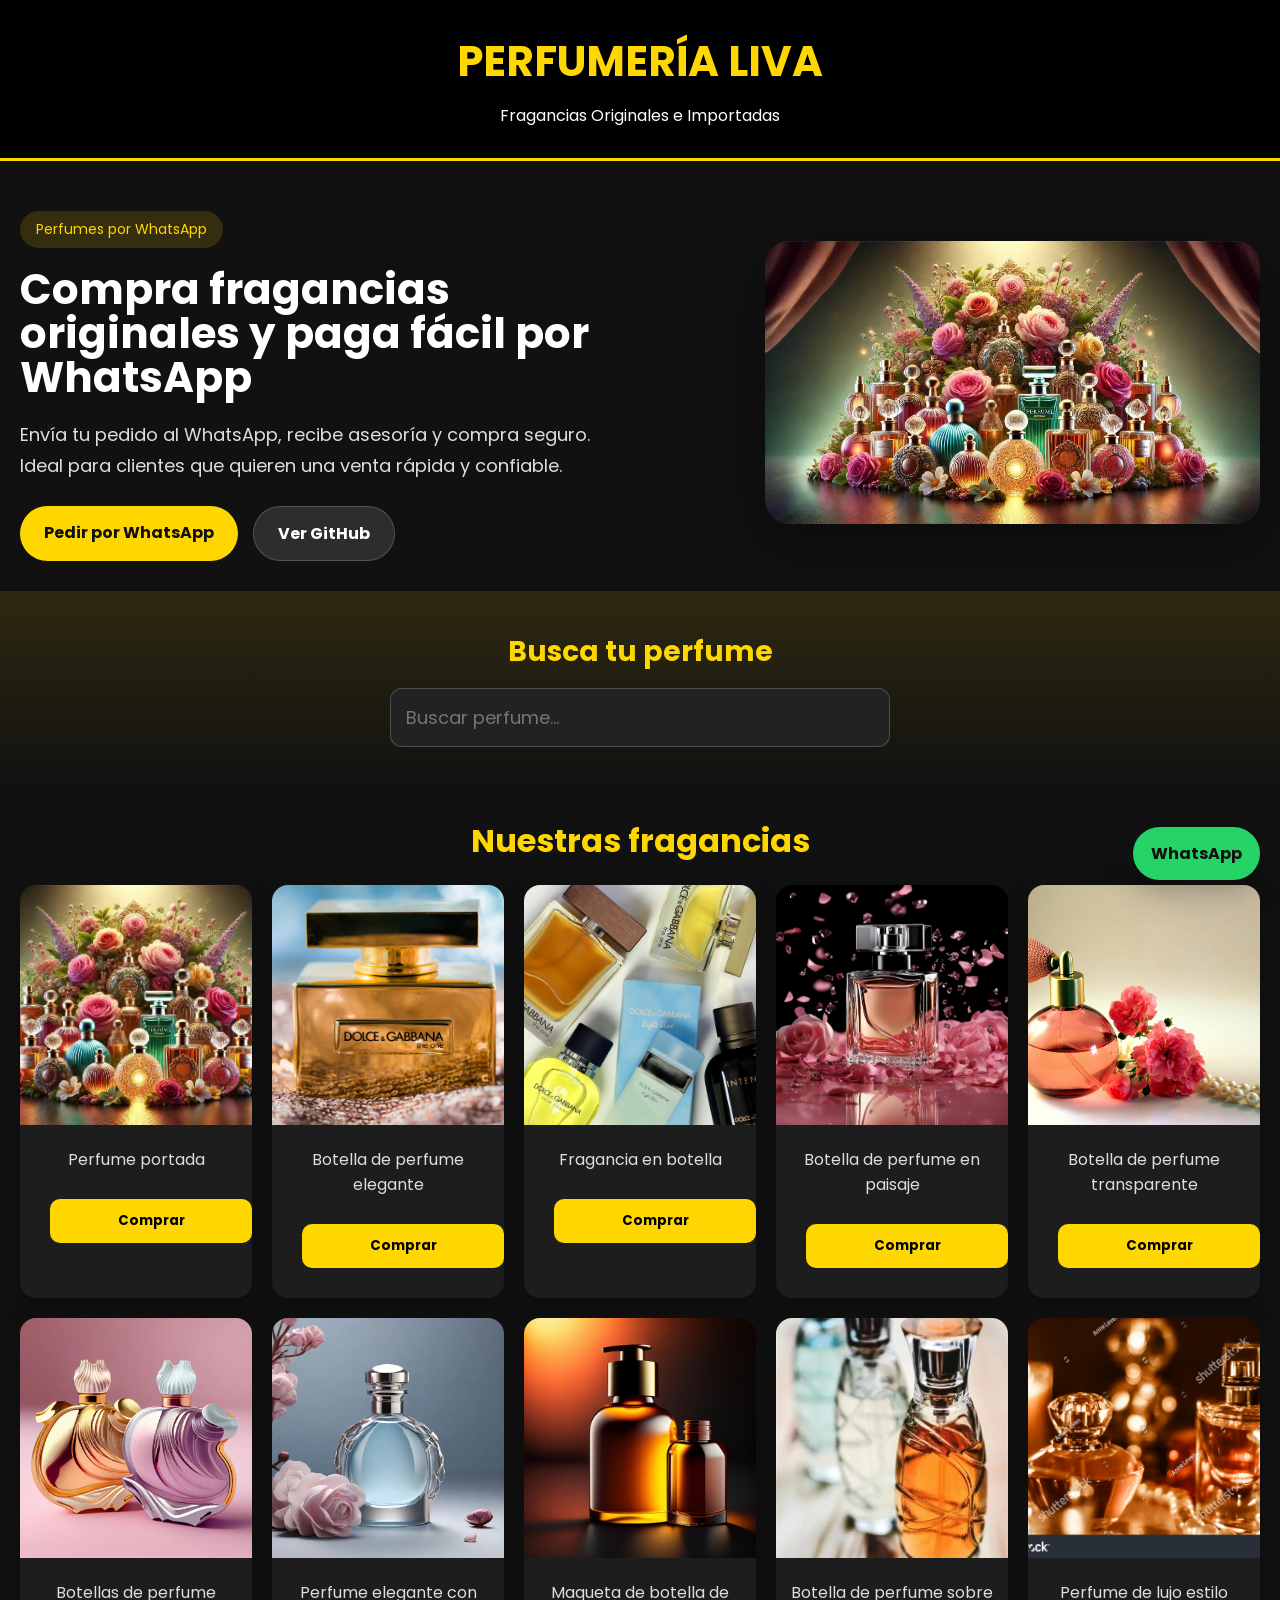
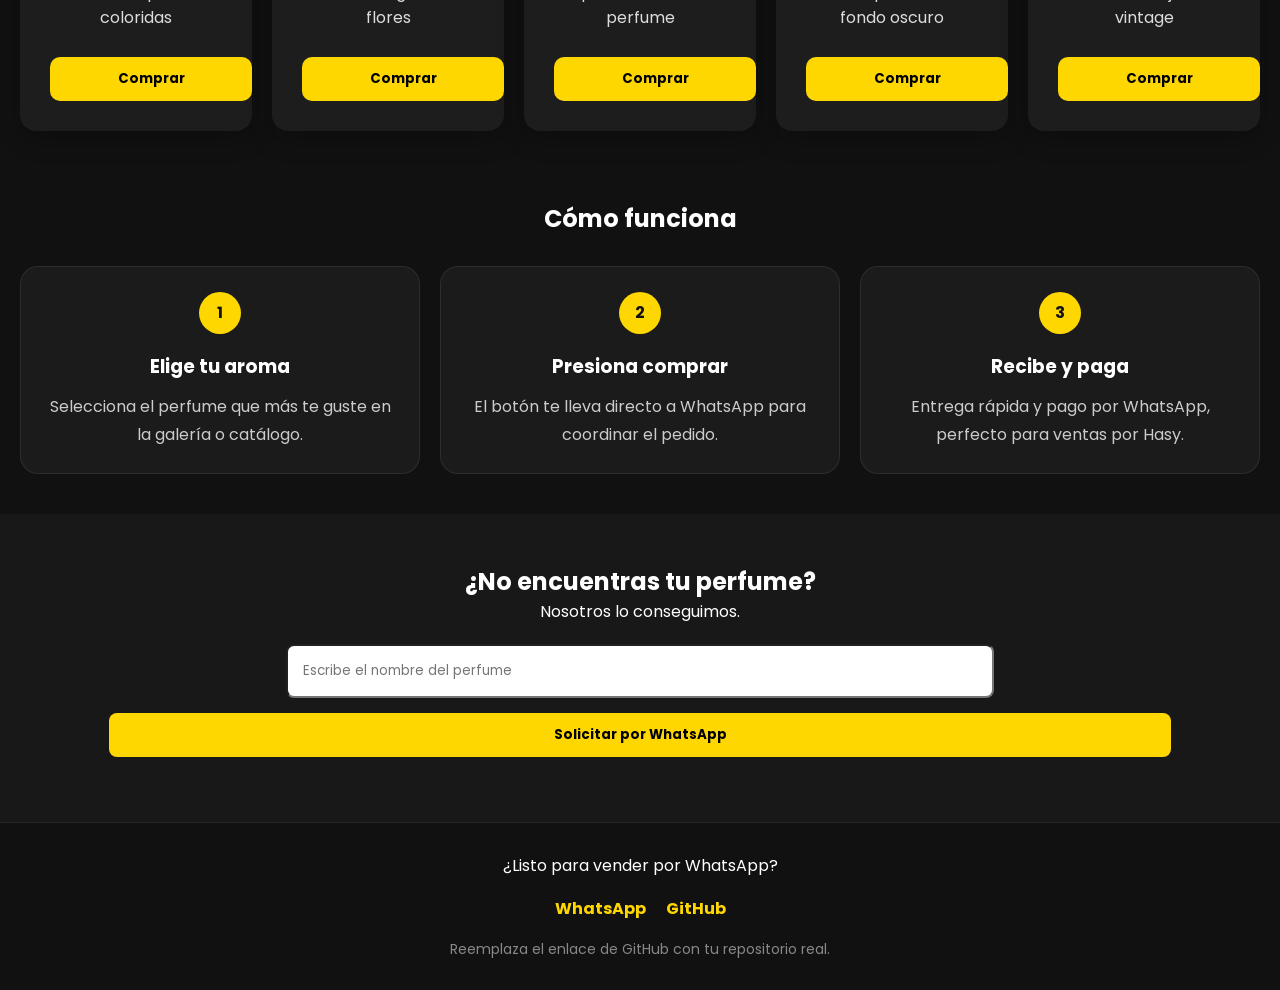
==== index.html @ 7dbf20f3 "Inicia proyecto Perfumería LIVA con mejoras y WhatsApp" ====
<!DOCTYPE html>
<html lang="es">

<head>

<meta charset="UTF-8">
<meta name="viewport" content="width=device-width, initial-scale=1.0">

<title>Perfumería LIVA</title>

<link rel="stylesheet" href="estilos.css">

<link rel="preconnect" href="https://fonts.googleapis.com">

<link href="https://fonts.googleapis.com/css2?family=Poppins:wght@300;500;700&display=swap" rel="stylesheet">

</head>

<body>

<header>

<div class="logo">

<h1>PERFUMERÍA LIVA</h1>

<p>Fragancias Originales e Importadas</p>

</div>

</header>

<section class="hero">
  <div class="hero-text">
    <span>Perfumes por WhatsApp</span>
    <h2>Compra fragancias originales y paga fácil por WhatsApp</h2>
    <p>Envía tu pedido al WhatsApp, recibe asesoría y compra seguro. Ideal para clientes que quieren una venta rápida y confiable.</p>
    <div class="hero-actions">
      <a class="btn btn-primary" href="https://wa.me/573147317718?text=Hola,%20quiero%20comprar%20un%20perfume" target="_blank" rel="noopener">Pedir por WhatsApp</a>
      <a class="btn btn-secondary" href="https://github.com/hecto123/perfumerialiva" target="_blank" rel="noopener">Ver GitHub</a>
    </div>
  </div>
  <div class="hero-image">
    <img src="imagenes/portada.jpg" alt="Perfumería LIVA">
  </div>
</section>

<section class="buscador">
  <h2>Busca tu perfume</h2>
  <input type="text" id="buscar" placeholder="Buscar perfume..." oninput="filtrarCatalogo()">
</section>

<section class="galeria">
  <h2>Nuestras fragancias</h2>
  <div class="galeria-grid">
    <div class="galeria-card">
      <img src="imagenes/portada.jpg" alt="Perfume portada">
      <div class="galeria-info">
        <p>Perfume portada</p>
        <button onclick="comprar('Perfume portada')">Comprar</button>
      </div>
    </div>
    <div class="galeria-card">
      <img src="imagenes/pexels-valeria-boltneva-1961795.jpg" alt="Botella de perfume elegante">
      <div class="galeria-info">
        <p>Botella de perfume elegante</p>
        <button onclick="comprar('Botella de perfume elegante')">Comprar</button>
      </div>
    </div>
    <div class="galeria-card">
      <img src="imagenes/fragrance-1991531_1280.jpg" alt="Fragancia en botella">
      <div class="galeria-info">
        <p>Fragancia en botella</p>
        <button onclick="comprar('Fragancia en botella')">Comprar</button>
      </div>
    </div>
    <div class="galeria-card">
      <img src="imagenes/perfume-8032808_1280.jpg" alt="Botella de perfume en paisaje">
      <div class="galeria-info">
        <p>Botella de perfume en paisaje</p>
        <button onclick="comprar('Botella de perfume en paisaje')">Comprar</button>
      </div>
    </div>
    <div class="galeria-card">
      <img src="imagenes/bottle-2812214_1280.jpg" alt="Botella de perfume transparente">
      <div class="galeria-info">
        <p>Botella de perfume transparente</p>
        <button onclick="comprar('Botella de perfume transparente')">Comprar</button>
      </div>
    </div>
    <div class="galeria-card">
      <img src="imagenes/colorful-bottle-perfumes-elegance-beautiful-shape-colorful-bottle-perfumes-269500092.webp" alt="Botellas de perfume coloridas">
      <div class="galeria-info">
        <p>Botellas de perfume coloridas</p>
        <button onclick="comprar('Botellas de perfume coloridas')">Comprar</button>
      </div>
    </div>
    <div class="galeria-card">
      <img src="imagenes/elegancia-auténtica-imágenes-cautivadoras-de-botellas-perfume-flores-y-elementos-naturales-para-el-encanto-eterno-ai-generativo-300154192.webp" alt="Perfume elegante con flores">
      <div class="galeria-info">
        <p>Perfume elegante con flores</p>
        <button onclick="comprar('Perfume elegante con flores')">Comprar</button>
      </div>
    </div>
    <div class="galeria-card">
      <img src="imagenes/foto-gratis-imagen-maqueta-botella-producto-belleza-fondo_1340-31368.avif" alt="Maqueta de botella de perfume">
      <div class="galeria-info">
        <p>Maqueta de botella de perfume</p>
        <button onclick="comprar('Maqueta de botella de perfume')">Comprar</button>
      </div>
    </div>
    <div class="galeria-card">
      <img src="imagenes/OIP.webp" alt="Botella de perfume sobre fondo oscuro">
      <div class="galeria-info">
        <p>Botella de perfume sobre fondo oscuro</p>
        <button onclick="comprar('Botella de perfume sobre fondo oscuro')">Comprar</button>
      </div>
    </div>
    <div class="galeria-card">
      <img src="imagenes/stock-photo-perfumery-cosmetics-branding-and-luxe-concept-perfume-bottle-and-vintage-fragrance-on-glamour-1545397058.jpg" alt="Perfume de lujo con estilo vintage">
      <div class="galeria-info">
        <p>Perfume de lujo estilo vintage</p>
        <button onclick="comprar('Perfume de lujo estilo vintage')">Comprar</button>
      </div>
    </div>
  </div>
</section>

<section class="como-funciona">
  <h2>Cómo funciona</h2>
  <div class="pasos-grid">
    <div class="paso">
      <span>1</span>
      <h3>Elige tu aroma</h3>
      <p>Selecciona el perfume que más te guste en la galería o catálogo.</p>
    </div>
    <div class="paso">
      <span>2</span>
      <h3>Presiona comprar</h3>
      <p>El botón te lleva directo a WhatsApp para coordinar el pedido.</p>
    </div>
    <div class="paso">
      <span>3</span>
      <h3>Recibe y paga</h3>
      <p>Entrega rápida y pago por WhatsApp, perfecto para ventas por Hasy.</p>
    </div>
  </div>
</section>

<section class="solicitar">

<h2>¿No encuentras tu perfume?</h2>

<p>Nosotros lo conseguimos.</p>

<input
type="text"
placeholder="Escribe el nombre del perfume">

<button onclick="pedirPerfume()">

Solicitar por WhatsApp

</button>

</section>

<footer class="footer">
  <p>¿Listo para vender por WhatsApp?</p>
  <div class="footer-links">
    <a href="https://wa.me/573147317718?text=Hola,%20quiero%20comprar%20un%20perfume" target="_blank" rel="noopener">WhatsApp</a>
    <a href="https://github.com/hecto123/perfumerialiva" target="_blank" rel="noopener">GitHub</a>
  </div>
  <p class="footer-note">Reemplaza el enlace de GitHub con tu repositorio real.</p>
</footer>

<div class="whatsapp-float">
  <a href="https://wa.me/573147317718?text=Hola,%20tengo%20una%20consulta" target="_blank" rel="noopener">WhatsApp</a>
</div>

<script src="app.js"></script>

</body>

</html>
---- estilos.css ----
*{

margin:0;

padding:0;

box-sizing:border-box;

font-family:Poppins;

}

body{

background:#111;

color:white;

}

header{

background:black;

padding:30px;

text-align:center;

border-bottom:3px solid gold;

}

.logo h1{

font-size:42px;

color:gold;

}

.logo p{

color:white;

margin-top:10px;

}

.buscador{

padding:40px 20px;

text-align:center;

background:linear-gradient(180deg, rgba(255,215,0,.12), transparent);

}

.buscador h2{

font-size:28px;

color:gold;

margin-bottom:15px;

}

.buscador input{

width:100%;

max-width:500px;

padding:15px;

font-size:18px;

border-radius:12px;

border:1px solid rgba(255,255,255,.2);

background:#222;

color:white;

}

.catalogo{

display:grid;

grid-template-columns:repeat(auto-fit,minmax(250px,1fr));

gap:25px;

padding:30px;

}

.card{

background:#1d1d1d;

border-radius:12px;

overflow:hidden;

box-shadow:0 0 10px rgba(255,215,0,.3);

transition:.3s;

}

.card:hover{

transform:scale(1.04);

}

.card img{

width:100%;

height:280px;

object-fit:cover;

}

.card h3{

padding:10px;

}

.card p{

padding:0 10px;

}

.precio{

font-size:22px;

color:gold;

font-weight:bold;

}

button{

width:90%;

margin:15px;

padding:12px;

background:gold;

border:none;

border-radius:8px;

font-weight:bold;

cursor:pointer;

}

.btn{

display:inline-block;

padding:14px 24px;

border-radius:999px;

font-weight:700;

text-decoration:none;

transition:.3s;

}

.btn-primary{

background:gold;

color:#111;

}

.btn-secondary{

background:rgba(255,255,255,.12);

color:white;

border:1px solid rgba(255,255,255,.18);

}

.btn-primary:hover,

.btn-secondary:hover{

opacity:.95;

}

.galeria{

padding:30px 20px;

text-align:center;

}

.galeria h2{

font-size:32px;

margin-bottom:20px;

color:gold;

}

.galeria-grid{

display:grid;

grid-template-columns:repeat(auto-fit,minmax(220px,1fr));

gap:20px;

}

.galeria-card{

background:#1d1d1d;

border-radius:16px;

overflow:hidden;

box-shadow:0 8px 24px rgba(0,0,0,.25);

transition:transform .3s;

}

.galeria-card:hover{

transform:translateY(-4px);

}

.galeria-card img{

width:100%;

height:240px;

object-fit:cover;

}

.galeria-info{

padding:15px;

text-align:center;

}

.galeria-info p{

margin-bottom:12px;

font-size:16px;

color:#ddd;

}

.galeria-info button{

width:100%;

padding:12px;

background:gold;

border:none;

border-radius:10px;

font-weight:bold;

cursor:pointer;

}

.galeria-info button:hover{

background:#e5c100;

}

.galeria-grid img{

width:100%;

height:240px;

object-fit:cover;

border-radius:0;

border:none;

}

.hero{

display:grid;

grid-template-columns:1.3fr .9fr;

gap:30px;

align-items:center;

padding:50px 20px 30px;

}

.hero-text{

max-width:600px;

}

.hero-text span{

display:inline-block;

padding:8px 16px;

background:rgba(255,215,0,.15);

color:gold;

border-radius:999px;

font-size:14px;

margin-bottom:20px;

}

.hero-text h2{

font-size:42px;

line-height:1.05;

margin-bottom:20px;

}

.hero-text p{

font-size:18px;

line-height:1.7;

color:#ddd;

margin-bottom:25px;

}

.hero-actions{

display:flex;

gap:15px;

flex-wrap:wrap;

}

.hero-image img{

width:100%;

border-radius:24px;

box-shadow:0 20px 60px rgba(0,0,0,.35);

}

.como-funciona{

padding:40px 20px;

text-align:center;

}

.pasos-grid{

display:grid;

grid-template-columns:repeat(auto-fit,minmax(220px,1fr));

gap:20px;

margin-top:30px;

}

.paso{

background:#1b1b1b;

border-radius:18px;

padding:25px;

border:1px solid rgba(255,255,255,.08);

}

.paso span{

display:inline-block;

width:42px;

height:42px;

line-height:42px;

border-radius:50%;

background:gold;

color:#111;

font-weight:700;

margin-bottom:18px;

}

.paso h3{

margin-bottom:12px;

}

.paso p{

color:#ccc;

line-height:1.7;

}

.footer{

padding:30px 20px;

text-align:center;

background:#111;

border-top:1px solid rgba(255,255,255,.08);

}

.footer-links{

display:flex;

justify-content:center;

gap:20px;

flex-wrap:wrap;

margin:18px 0;

}

.footer a{

color:gold;

text-decoration:none;

font-weight:700;

}

.footer-note{

color:#888;

font-size:14px;

margin-top:8px;

}

.github-link{

position:absolute;

top:28px;

right:20px;

background:rgba(255,255,255,.08);

color:white;

padding:10px 16px;

border-radius:999px;

text-decoration:none;

border:1px solid rgba(255,255,255,.12);

transition:.3s;

}

.github-link:hover{

background:rgba(255,255,255,.15);

}

.whatsapp-float{

position:fixed;

right:20px;

bottom:20px;

z-index:10;

}

.whatsapp-float a{

display:inline-block;

background:#25d366;

color:#111;

font-weight:700;

padding:14px 18px;

border-radius:999px;

text-decoration:none;

box-shadow:0 12px 30px rgba(0,0,0,.25);

}

@media(max-width:920px){

.hero{

display:block;

}

.github-link{

position:static;

margin-top:20px;

}

}

@media(max-width:640px){

.hero-text h2{

font-size:32px;

}

.galeria-card img,

.card img{

height:220px;

}

.button,

.btn{

width:auto;

}

}

.solicitar{

padding:50px;

text-align:center;

background:#181818;

}

.solicitar input{

width:60%;

padding:15px;

margin-top:20px;

border-radius:8px;

}
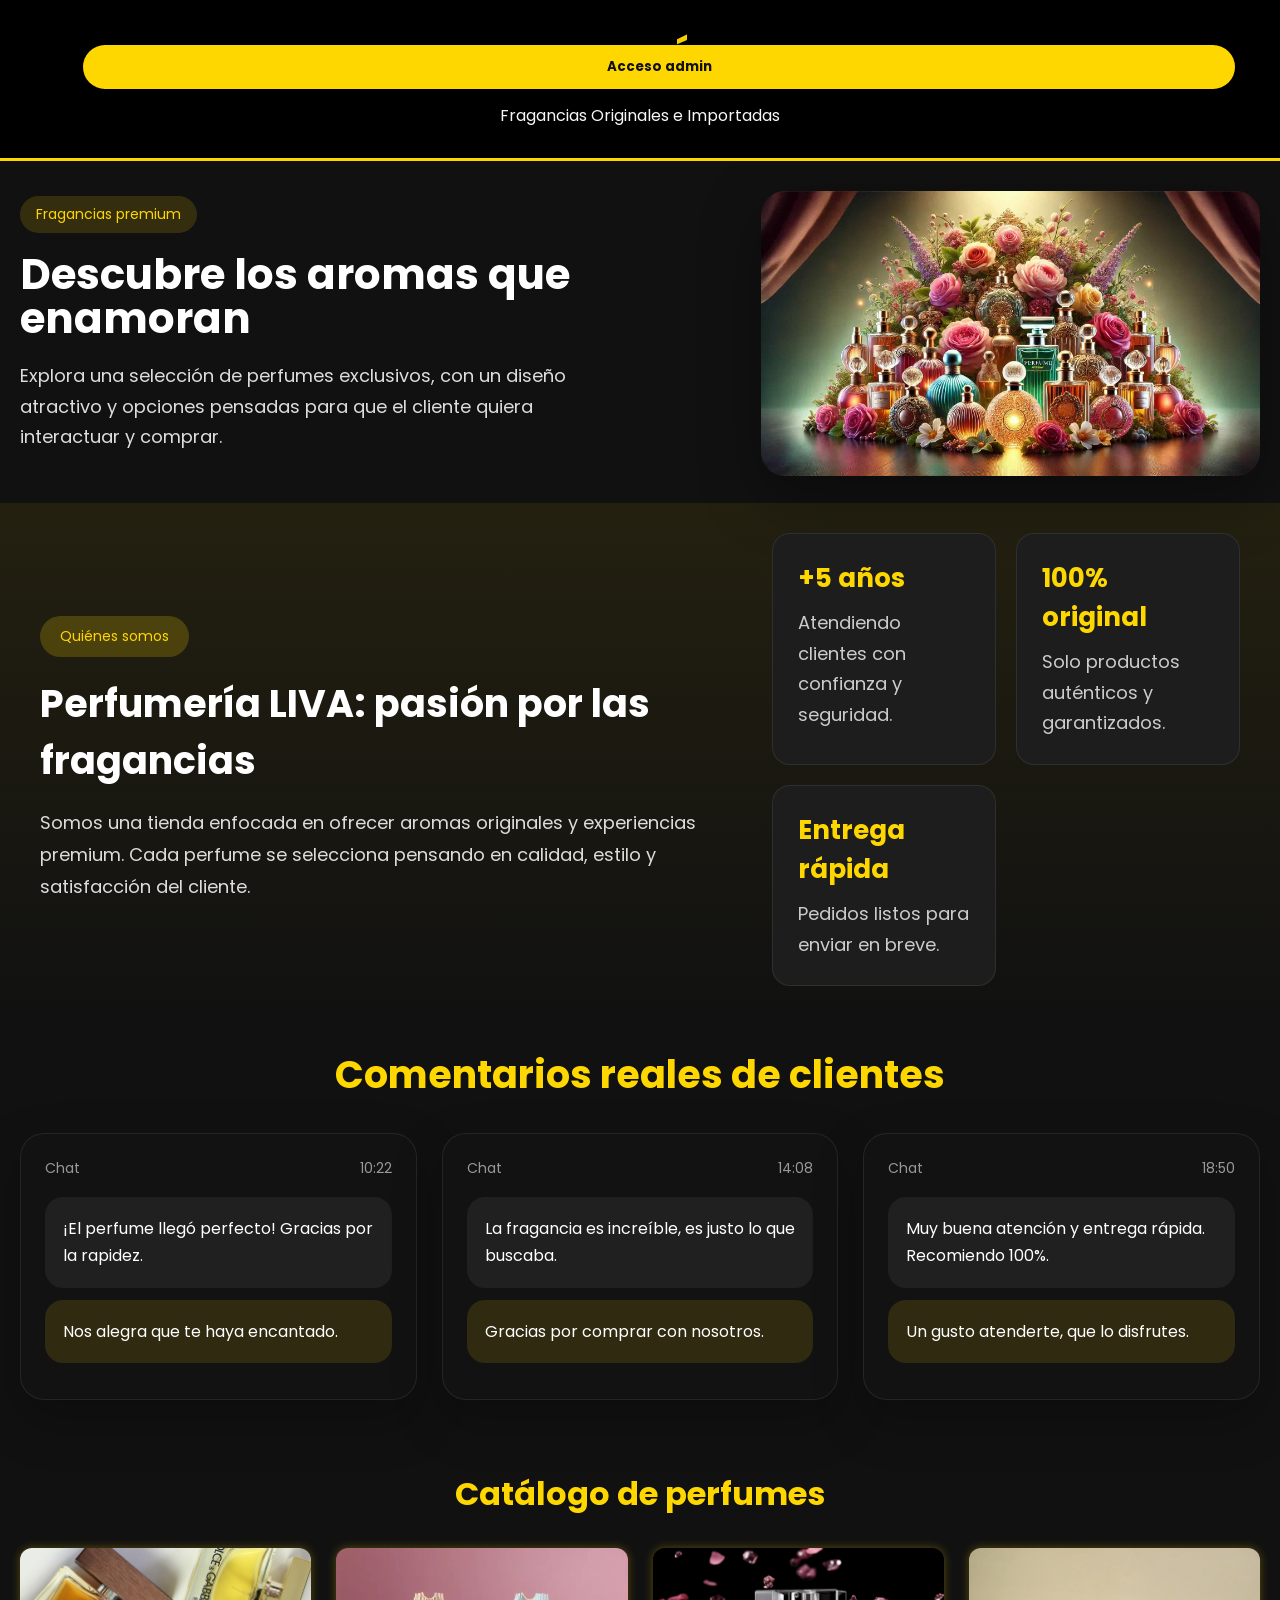
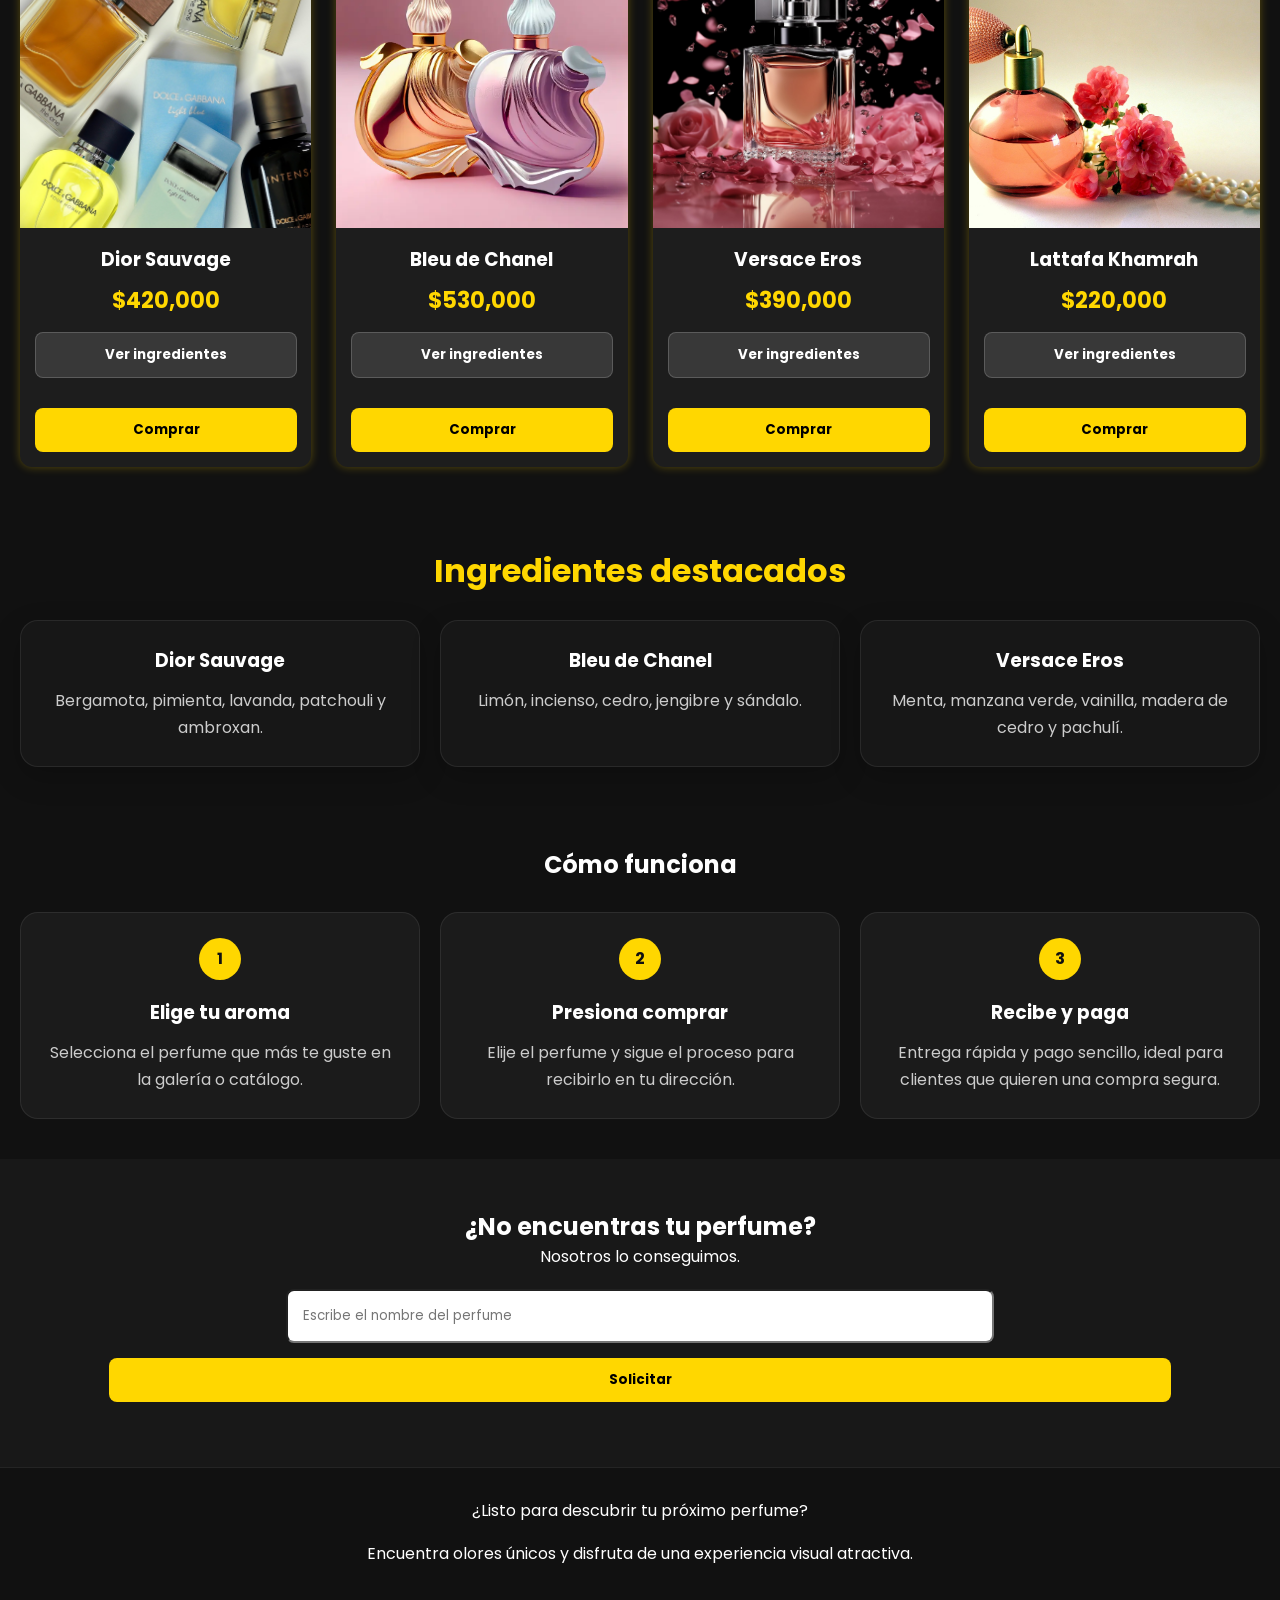
==== commit fc7a4591: "Agregar CRUD admin, vista previa de imagen y botón de acceso superior" ====
--- a/index.html
+++ b/index.html
@@ -28,16 +28,17 @@
 
 </div>
 
+<button class="admin-access-btn" onclick="openAdminLogin()">Acceso admin</button>
+
 </header>
 
 <section class="hero">
   <div class="hero-text">
-    <span>Perfumes por WhatsApp</span>
-    <h2>Compra fragancias originales y paga fácil por WhatsApp</h2>
-    <p>Envía tu pedido al WhatsApp, recibe asesoría y compra seguro. Ideal para clientes que quieren una venta rápida y confiable.</p>
+    <span>Fragancias premium</span>
+    <h2>Descubre los aromas que enamoran</h2>
+    <p>Explora una selección de perfumes exclusivos, con un diseño atractivo y opciones pensadas para que el cliente quiera interactuar y comprar.</p>
     <div class="hero-actions">
-      <a class="btn btn-primary" href="https://wa.me/573147317718?text=Hola,%20quiero%20comprar%20un%20perfume" target="_blank" rel="noopener">Pedir por WhatsApp</a>
-      <a class="btn btn-secondary" href="https://github.com/hecto123/perfumerialiva" target="_blank" rel="noopener">Ver GitHub</a>
+      <!-- El botón Ver catálogo ha sido eliminado según la solicitud -->
     </div>
   </div>
   <div class="hero-image">
@@ -45,83 +46,140 @@
   </div>
 </section>
 
-<section class="buscador">
-  <h2>Busca tu perfume</h2>
-  <input type="text" id="buscar" placeholder="Buscar perfume..." oninput="filtrarCatalogo()">
-</section>
-
-<section class="galeria">
-  <h2>Nuestras fragancias</h2>
-  <div class="galeria-grid">
-    <div class="galeria-card">
-      <img src="imagenes/portada.jpg" alt="Perfume portada">
-      <div class="galeria-info">
-        <p>Perfume portada</p>
-        <button onclick="comprar('Perfume portada')">Comprar</button>
-      </div>
-    </div>
-    <div class="galeria-card">
-      <img src="imagenes/pexels-valeria-boltneva-1961795.jpg" alt="Botella de perfume elegante">
-      <div class="galeria-info">
-        <p>Botella de perfume elegante</p>
-        <button onclick="comprar('Botella de perfume elegante')">Comprar</button>
-      </div>
-    </div>
-    <div class="galeria-card">
-      <img src="imagenes/fragrance-1991531_1280.jpg" alt="Fragancia en botella">
-      <div class="galeria-info">
-        <p>Fragancia en botella</p>
-        <button onclick="comprar('Fragancia en botella')">Comprar</button>
-      </div>
-    </div>
-    <div class="galeria-card">
-      <img src="imagenes/perfume-8032808_1280.jpg" alt="Botella de perfume en paisaje">
-      <div class="galeria-info">
-        <p>Botella de perfume en paisaje</p>
-        <button onclick="comprar('Botella de perfume en paisaje')">Comprar</button>
-      </div>
-    </div>
-    <div class="galeria-card">
-      <img src="imagenes/bottle-2812214_1280.jpg" alt="Botella de perfume transparente">
-      <div class="galeria-info">
-        <p>Botella de perfume transparente</p>
-        <button onclick="comprar('Botella de perfume transparente')">Comprar</button>
-      </div>
-    </div>
-    <div class="galeria-card">
-      <img src="imagenes/colorful-bottle-perfumes-elegance-beautiful-shape-colorful-bottle-perfumes-269500092.webp" alt="Botellas de perfume coloridas">
-      <div class="galeria-info">
-        <p>Botellas de perfume coloridas</p>
-        <button onclick="comprar('Botellas de perfume coloridas')">Comprar</button>
-      </div>
-    </div>
-    <div class="galeria-card">
-      <img src="imagenes/elegancia-auténtica-imágenes-cautivadoras-de-botellas-perfume-flores-y-elementos-naturales-para-el-encanto-eterno-ai-generativo-300154192.webp" alt="Perfume elegante con flores">
-      <div class="galeria-info">
-        <p>Perfume elegante con flores</p>
-        <button onclick="comprar('Perfume elegante con flores')">Comprar</button>
-      </div>
-    </div>
-    <div class="galeria-card">
-      <img src="imagenes/foto-gratis-imagen-maqueta-botella-producto-belleza-fondo_1340-31368.avif" alt="Maqueta de botella de perfume">
-      <div class="galeria-info">
-        <p>Maqueta de botella de perfume</p>
-        <button onclick="comprar('Maqueta de botella de perfume')">Comprar</button>
-      </div>
-    </div>
-    <div class="galeria-card">
-      <img src="imagenes/OIP.webp" alt="Botella de perfume sobre fondo oscuro">
-      <div class="galeria-info">
-        <p>Botella de perfume sobre fondo oscuro</p>
-        <button onclick="comprar('Botella de perfume sobre fondo oscuro')">Comprar</button>
-      </div>
-    </div>
-    <div class="galeria-card">
-      <img src="imagenes/stock-photo-perfumery-cosmetics-branding-and-luxe-concept-perfume-bottle-and-vintage-fragrance-on-glamour-1545397058.jpg" alt="Perfume de lujo con estilo vintage">
-      <div class="galeria-info">
-        <p>Perfume de lujo estilo vintage</p>
-        <button onclick="comprar('Perfume de lujo estilo vintage')">Comprar</button>
-      </div>
+<div class="admin-login-overlay" id="adminLoginOverlay">
+  <div class="admin-login-modal">
+    <button class="modal-close" onclick="closeAdminLogin()">×</button>
+    <h3>Acceso administrador</h3>
+    <p>Ingresa la clave para ver el panel y administrar productos.</p>
+    <input type="password" id="adminPassword" placeholder="Clave secreta">
+    <button class="btn btn-primary" onclick="verifyAdmin()">Entrar</button>
+    <p class="admin-login-error" id="adminLoginError"></p>
+  </div>
+</div>
+
+<section class="admin-panel" id="admin-panel">
+  <h2>Sube tus productos y guarda pedidos</h2>
+  <div class="admin-grid">
+    <div class="admin-card">
+      <h3>Agregar producto</h3>
+      <div class="form-group">
+        <label for="productImage">Foto del producto</label>
+        <input type="file" id="productImage" accept="image/*" capture="environment">
+        <small class="image-note">Desde el celular puedes tomar foto al instante.</small>
+      </div>
+      <div class="image-preview" id="imagePreview"></div>
+      <div class="form-group">
+        <label for="productName">Nombre</label>
+        <input type="text" id="productName" placeholder="Nombre del perfume">
+      </div>
+      <div class="form-group">
+        <label for="productPrice">Precio</label>
+        <input type="number" id="productPrice" placeholder="Precio en pesos">
+      </div>
+      <div class="form-group">
+        <label for="productIngredients">Ingredientes</label>
+        <input type="text" id="productIngredients" placeholder="Ej: rosa, vainilla, cedro">
+      </div>
+      <button class="btn btn-primary" id="addProductButton" onclick="addProduct()">Agregar producto</button>
+      <button class="btn btn-secondary" id="clearImageButton" type="button" onclick="clearSelectedImage()" style="margin-top:12px;">Limpiar imagen</button>
+      <button class="btn btn-secondary" id="cancelEditButton" onclick="cancelEdit()" style="display:none; margin-top:12px;">Cancelar edición</button>
+      <div class="product-preview" id="productPreview"></div>
+    </div>
+    <div class="admin-card">
+      <h3>Registrar pedido</h3>
+      <div class="form-group">
+        <label for="customerName">Nombre del cliente</label>
+        <input type="text" id="customerName" placeholder="Nombre completo">
+      </div>
+      <div class="form-group">
+        <label for="customerPhone">Teléfono</label>
+        <input type="text" id="customerPhone" placeholder="Ej: 3111234567">
+      </div>
+      <div class="form-group">
+        <label for="orderProduct">Producto</label>
+        <select id="orderProduct"></select>
+      </div>
+      <div class="form-group">
+        <label for="customerNote">Nota</label>
+        <input type="text" id="customerNote" placeholder="Detalle adicional o mensaje">
+      </div>
+      <button class="btn btn-primary" onclick="saveOrder()">Guardar pedido</button>
+      <div class="orders-summary">
+        <h4>Pedidos guardados</h4>
+        <div id="ordersList"></div>
+      </div>
+    </div>
+  </div>
+  <div class="admin-products-section">
+    <h3>Productos en el catálogo</h3>
+    <div id="adminProductList" class="admin-product-list"></div>
+  </div>
+</section>
+
+<section class="quienes-somos">
+  <div class="quienes-somos-content">
+    <div>
+      <span>Quiénes somos</span>
+      <h2>Perfumería LIVA: pasión por las fragancias</h2>
+      <p>Somos una tienda enfocada en ofrecer aromas originales y experiencias premium. Cada perfume se selecciona pensando en calidad, estilo y satisfacción del cliente.</p>
+    </div>
+    <div class="quienes-somos-facts">
+      <div class="fact-item">
+        <strong>+5 años</strong>
+        <p>Atendiendo clientes con confianza y seguridad.</p>
+      </div>
+      <div class="fact-item">
+        <strong>100% original</strong>
+        <p>Solo productos auténticos y garantizados.</p>
+      </div>
+      <div class="fact-item">
+        <strong>Entrega rápida</strong>
+        <p>Pedidos listos para enviar en breve.</p>
+      </div>
+    </div>
+  </div>
+</section>
+
+<section class="testimonios">
+  <h2>Comentarios reales de clientes</h2>
+  <div class="testimonios-grid">
+    <article class="testimonial-card">
+      <div class="screenshot-header"><span>Chat</span><span>10:22</span></div>
+      <div class="message received">¡El perfume llegó perfecto! Gracias por la rapidez.</div>
+      <div class="message sent">Nos alegra que te haya encantado.</div>
+    </article>
+    <article class="testimonial-card">
+      <div class="screenshot-header"><span>Chat</span><span>14:08</span></div>
+      <div class="message received">La fragancia es increíble, es justo lo que buscaba.</div>
+      <div class="message sent">Gracias por comprar con nosotros.</div>
+    </article>
+    <article class="testimonial-card">
+      <div class="screenshot-header"><span>Chat</span><span>18:50</span></div>
+      <div class="message received">Muy buena atención y entrega rápida. Recomiendo 100%.</div>
+      <div class="message sent">Un gusto atenderte, que lo disfrutes.</div>
+    </article>
+  </div>
+</section>
+
+<section class="catalogo" id="catalogo">
+  <h2>Catálogo de perfumes</h2>
+  <div class="catalogo-grid"></div>
+</section>
+
+<section class="ingredientes">
+  <h2>Ingredientes destacados</h2>
+  <div class="ingredientes-grid">
+    <div class="ingrediente-card">
+      <h3>Dior Sauvage</h3>
+      <p>Bergamota, pimienta, lavanda, patchouli y ambroxan.</p>
+    </div>
+    <div class="ingrediente-card">
+      <h3>Bleu de Chanel</h3>
+      <p>Limón, incienso, cedro, jengibre y sándalo.</p>
+    </div>
+    <div class="ingrediente-card">
+      <h3>Versace Eros</h3>
+      <p>Menta, manzana verde, vainilla, madera de cedro y pachulí.</p>
     </div>
   </div>
 </section>
@@ -137,12 +195,12 @@
     <div class="paso">
       <span>2</span>
       <h3>Presiona comprar</h3>
-      <p>El botón te lleva directo a WhatsApp para coordinar el pedido.</p>
+      <p>Elije el perfume y sigue el proceso para recibirlo en tu dirección.</p>
     </div>
     <div class="paso">
       <span>3</span>
       <h3>Recibe y paga</h3>
-      <p>Entrega rápida y pago por WhatsApp, perfecto para ventas por Hasy.</p>
+      <p>Entrega rápida y pago sencillo, ideal para clientes que quieren una compra segura.</p>
     </div>
   </div>
 </section>
@@ -159,23 +217,27 @@
 
 <button onclick="pedirPerfume()">
 
-Solicitar por WhatsApp
+Solicitar
 
 </button>
 
 </section>
 
 <footer class="footer">
-  <p>¿Listo para vender por WhatsApp?</p>
+  <p>¿Listo para descubrir tu próximo perfume?</p>
   <div class="footer-links">
-    <a href="https://wa.me/573147317718?text=Hola,%20quiero%20comprar%20un%20perfume" target="_blank" rel="noopener">WhatsApp</a>
-    <a href="https://github.com/hecto123/perfumerialiva" target="_blank" rel="noopener">GitHub</a>
-  </div>
-  <p class="footer-note">Reemplaza el enlace de GitHub con tu repositorio real.</p>
+    <span>Encuentra olores únicos y disfruta de una experiencia visual atractiva.</span>
+  </div>
 </footer>
 
-<div class="whatsapp-float">
-  <a href="https://wa.me/573147317718?text=Hola,%20tengo%20una%20consulta" target="_blank" rel="noopener">WhatsApp</a>
+<div class="modal-overlay" id="ingredientes-modal">
+  <div class="modal">
+    <button class="modal-close" onclick="closeIngredientesModal()">×</button>
+    <h3 id="modal-perfume-name">Ingredientes</h3>
+    <p>Aquí están los componentes principales de esta fragancia:</p>
+    <ul id="modal-ingredientes-list"></ul>
+    <button class="btn btn-primary" onclick="closeIngredientesModal()">Cerrar</button>
+  </div>
 </div>
 
 <script src="app.js"></script>
--- a/estilos.css
+++ b/estilos.css
@@ -28,6 +28,8 @@
 
 border-bottom:3px solid gold;
 
+position:relative;
+
 }
 
 .logo h1{
@@ -88,562 +90,1301 @@
 
 .catalogo{
 
+padding:40px 20px;
+
+text-align:center;
+
+}
+
+.catalogo h2{
+
+font-size:32px;
+
+color:gold;
+
+margin-bottom:20px;
+
+}
+
+.catalogo-grid{
+
 display:grid;
 
 grid-template-columns:repeat(auto-fit,minmax(250px,1fr));
 
 gap:25px;
 
+margin-top:30px;
+
+}
+
+.card{
+
+background:#1d1d1d;
+
+border-radius:12px;
+
+overflow:hidden;
+
+box-shadow:0 0 10px rgba(255,215,0,.3);
+
+transition:.3s;
+
+}
+
+.card:hover{
+
+transform:translateY(-10px) scale(1.02);
+
+box-shadow:0 20px 50px rgba(255,215,0,.25);
+
+}
+
+.card img{
+
+width:100%;
+
+height:280px;
+
+object-fit:cover;
+
+transition:transform .4s ease;
+
+}
+
+.card:hover img{
+
+transform:scale(1.05);
+
+}
+
+.card h3{
+
+padding:10px;
+
+}
+
+.card p{
+
+padding:0 10px;
+
+}
+
+.precio{
+
+font-size:22px;
+
+color:gold;
+
+font-weight:bold;
+
+}
+
+button{
+
+width:90%;
+
+margin:15px;
+
+padding:12px;
+
+background:gold;
+
+border:none;
+
+border-radius:8px;
+
+font-weight:bold;
+
+cursor:pointer;
+
+}
+
+.image-note{
+
+display:block;
+
+margin-top:8px;
+
+color:#ccc;
+
+font-size:14px;
+
+}
+
+.image-preview{
+
+margin:14px 0 0;
+
+border:1px solid rgba(255,255,255,.12);
+
+border-radius:16px;
+
+overflow:hidden;
+
+background:#111;
+
+padding:10px;
+
+}
+
+.image-preview img{
+
+width:100%;
+
+max-height:220px;
+
+object-fit:cover;
+
+border-radius:14px;
+
+}
+
+.image-preview p{
+
+margin-top:10px;
+
+color:#ddd;
+
+font-size:14px;
+
+}
+
+.btn{
+
+display:inline-block;
+
+padding:14px 24px;
+
+border-radius:999px;
+
+font-weight:700;
+
+text-decoration:none;
+
+transition:.3s;
+
+}
+
+.btn-primary{
+
+background:gold;
+
+color:#111;
+
+}
+
+.btn-secondary{
+
+background:rgba(255,255,255,.12);
+
+color:white;
+
+border:1px solid rgba(255,255,255,.18);
+
+}
+
+.btn-primary:hover,
+
+.btn-secondary:hover{
+
+opacity:.95;
+
+}
+
+.galeria{
+
+padding:30px 20px;
+
+text-align:center;
+
+}
+
+.galeria h2{
+
+font-size:32px;
+
+margin-bottom:20px;
+
+color:gold;
+
+}
+
+.galeria-grid{
+
+display:grid;
+
+grid-template-columns:repeat(auto-fit,minmax(220px,1fr));
+
+gap:20px;
+
+}
+
+.galeria-card{
+
+background:#1d1d1d;
+
+border-radius:16px;
+
+overflow:hidden;
+
+box-shadow:0 8px 24px rgba(0,0,0,.25);
+
+transition:transform .3s;
+
+}
+
+.galeria-card:hover{
+
+transform:translateY(-12px) scale(1.02);
+
+}
+
+.galeria-card img{
+
+transition:transform .5s ease;
+
+}
+
+.galeria-card:hover img{
+
+transform:scale(1.08) rotate(1deg);
+
+}
+
+width:100%;
+
+height:240px;
+
+object-fit:cover;
+
+}
+
+.galeria-info{
+
+padding:15px;
+
+text-align:center;
+
+}
+
+.galeria-info p{
+
+margin-bottom:12px;
+
+font-size:16px;
+
+color:#ddd;
+
+}
+
+.galeria-info button{
+
+width:100%;
+
+padding:12px;
+
+background:gold;
+
+border:none;
+
+border-radius:10px;
+
+font-weight:bold;
+
+cursor:pointer;
+
+}
+
+.galeria-info button:hover{
+
+background:#e5c100;
+
+}
+
+.galeria-grid img{
+
+width:100%;
+
+height:240px;
+
+object-fit:cover;
+
+border-radius:0;
+
+border:none;
+
+}
+
+.hero{
+
+display:grid;
+
+grid-template-columns:1.3fr .9fr;
+
+gap:20px;
+
+align-items:center;
+
+padding:30px 20px 20px;
+
+}
+
+.hero-text{
+
+max-width:600px;
+
+}
+
+.hero-text span{
+
+display:inline-block;
+
+padding:8px 16px;
+
+background:rgba(255,215,0,.15);
+
+color:gold;
+
+border-radius:999px;
+
+font-size:14px;
+
+margin-bottom:20px;
+
+}
+
+.hero-text h2{
+
+font-size:42px;
+
+line-height:1.05;
+
+margin-bottom:20px;
+
+}
+
+.hero-text p{
+
+font-size:18px;
+
+line-height:1.7;
+
+color:#ddd;
+
+margin-bottom:25px;
+
+}
+
+.hero-actions{
+
+display:flex;
+
+gap:15px;
+
+flex-wrap:wrap;
+
+}
+
+.hero-image img{
+
+width:100%;
+
+border-radius:24px;
+
+box-shadow:0 20px 60px rgba(0,0,0,.35);
+
+animation:float 8s ease-in-out infinite;
+
+}
+
+@keyframes float{
+  0%, 100% { transform: translateY(0); }
+  50% { transform: translateY(-15px); }
+}
+
+.como-funciona{
+
+padding:40px 20px;
+
+text-align:center;
+
+}
+
+.pasos-grid{
+
+display:grid;
+
+grid-template-columns:repeat(auto-fit,minmax(220px,1fr));
+
+gap:20px;
+
+margin-top:30px;
+
+}
+
+.paso{
+
+background:#1b1b1b;
+
+border-radius:18px;
+
+padding:25px;
+
+border:1px solid rgba(255,255,255,.08);
+
+}
+
+.paso span{
+
+display:inline-block;
+
+width:42px;
+
+height:42px;
+
+line-height:42px;
+
+border-radius:50%;
+
+background:gold;
+
+color:#111;
+
+font-weight:700;
+
+margin-bottom:18px;
+
+}
+
+.paso h3{
+
+margin-bottom:12px;
+
+}
+
+.paso p{
+
+color:#ccc;
+
+line-height:1.7;
+
+}
+
+.footer{
+
+padding:30px 20px;
+
+text-align:center;
+
+background:#111;
+
+border-top:1px solid rgba(255,255,255,.08);
+
+}
+
+.footer-links{
+
+display:flex;
+
+justify-content:center;
+
+gap:20px;
+
+flex-wrap:wrap;
+
+margin:18px 0;
+
+}
+
+.footer a{
+
+color:gold;
+
+text-decoration:none;
+
+font-weight:700;
+
+}
+
+.quienes-somos{
+
+padding:30px 20px;
+
+background:linear-gradient(180deg, rgba(255,215,0,.08), transparent);
+
+}
+
+.admin-panel{
+
+padding:40px 20px;
+
+background:#0f0f0f;
+
+display:none;
+
+}
+
+.admin-panel.active{
+
+display:block;
+
+}
+
+.admin-access-btn{
+
+position:absolute;
+
+top:30px;
+
+right:30px;
+
+padding:12px 18px;
+
+background:gold;
+
+color:#111;
+
+border:none;
+
+border-radius:999px;
+
+font-weight:700;
+
+cursor:pointer;
+
+z-index:200;
+
+box-shadow:0 10px 30px rgba(0,0,0,.25);
+
+}
+
+@media screen and (max-width: 768px) {
+  .admin-access-btn {
+    display:none;
+  }
+}
+
+.admin-products-section{
+
+margin-top:30px;
+
+}
+
+.admin-products-section h3{
+
+color:white;
+
+margin-bottom:18px;
+
+}
+
+.admin-product-list{
+
+display:grid;
+
+grid-template-columns:repeat(auto-fit,minmax(260px,1fr));
+
+gap:18px;
+
+}
+
+.admin-product-card{
+
+background:#101010;
+
+border:1px solid rgba(255,255,255,.08);
+
+border-radius:18px;
+
+padding:18px;
+
+display:grid;
+
+grid-template-rows:auto 1fr auto;
+
+}
+
+.admin-product-card img{
+
+width:100%;
+
+height:180px;
+
+object-fit:cover;
+
+border-radius:14px;
+
+margin-bottom:14px;
+
+}
+
+.admin-product-card h4{
+
+margin:0 0 10px;
+
+color:gold;
+
+}
+
+.admin-product-card p{
+
+color:#ccc;
+
+margin:4px 0;
+
+}
+
+.admin-product-actions{
+
+display:flex;
+
+gap:10px;
+
+margin-top:14px;
+
+}
+
+.admin-product-actions button{
+
+flex:1;
+
+padding:10px 12px;
+
+border-radius:12px;
+
+}
+
+.admin-product-actions .btn-secondary{
+
+background:rgba(255,255,255,.08);
+
+color:white;
+
+border:1px solid rgba(255,255,255,.15);
+
+}
+
+#cancelEditButton{
+
+display:none;
+
+margin-top:12px;
+
+background:#444;
+
+color:white;
+
+}
+
+.admin-login-overlay{
+
+position:fixed;
+
+top:0;
+
+left:0;
+
+width:100%;
+
+height:100%;
+
+background:rgba(0,0,0,.88);
+
+display:flex;
+
+align-items:center;
+
+justify-content:center;
+
+visibility:hidden;
+
+opacity:0;
+
+transition:.3s ease;
+
+z-index:300;
+
+}
+
+.admin-login-overlay.visible{
+
+visibility:visible;
+
+opacity:1;
+
+}
+
+.admin-login-modal{
+
+background:#111;
+
 padding:30px;
 
-}
-
-.card{
+border-radius:24px;
+
+box-shadow:0 30px 80px rgba(0,0,0,.45);
+
+max-width:400px;
+
+width:100%;
+
+text-align:center;
+
+}
+
+.admin-login-modal h3{
+
+margin-bottom:15px;
+
+color:gold;
+
+}
+
+.admin-login-modal input{
+
+width:100%;
+
+padding:14px 16px;
+
+margin-bottom:18px;
+
+border-radius:14px;
+
+border:1px solid rgba(255,255,255,.15);
+
+background:#111;
+
+color:white;
+
+}
+
+.admin-login-error{
+
+color:#ff6b6b;
+
+margin-top:10px;
+
+font-size:14px;
+
+min-height:18px;
+
+}
+
+.admin-grid{
+
+display:grid;
+
+grid-template-columns:repeat(auto-fit,minmax(300px,1fr));
+
+gap:25px;
+
+max-width:1200px;
+
+margin:0 auto;
+
+}
+
+.admin-card{
+
+background:#141414;
+
+border-radius:24px;
+
+padding:25px;
+
+border:1px solid rgba(255,255,255,.08);
+
+box-shadow:0 20px 50px rgba(0,0,0,.25);
+
+}
+
+.admin-card h3{
+
+margin-bottom:18px;
+
+color:white;
+
+}
+
+.form-group{
+
+margin-bottom:18px;
+
+}
+
+.form-group label{
+
+display:block;
+
+margin-bottom:10px;
+
+color:#ccc;
+
+}
+
+.form-group input,
+
+.form-group select{
+
+width:100%;
+
+padding:14px 16px;
+
+border-radius:14px;
+
+border:1px solid rgba(255,255,255,.12);
+
+background:#111;
+
+color:white;
+
+}
+
+.product-preview{
+
+margin-top:20px;
+
+color:#ccc;
+
+}
+
+.orders-summary{
+
+margin-top:25px;
+
+color:#ddd;
+
+}
+
+.order-item{
+
+background:rgba(255,255,255,.04);
+
+padding:14px;
+
+border-radius:16px;
+
+margin-bottom:12px;
+
+}
+
+.order-item strong{
+
+display:block;
+
+color:gold;
+
+margin-bottom:8px;
+
+}
+
+.quienes-somos-content{
+
+display:grid;
+
+grid-template-columns:1.2fr .8fr;
+
+gap:30px;
+
+align-items:center;
+
+max-width:1200px;
+
+margin:0 auto;
+
+}
+
+.quienes-somos span{
+
+display:inline-block;
+
+padding:10px 20px;
+
+background:rgba(255,215,0,.2);
+
+color:gold;
+
+border-radius:999px;
+
+font-size:14px;
+
+margin-bottom:18px;
+
+}
+
+.quienes-somos h2{
+
+font-size:38px;
+
+margin-bottom:18px;
+
+}
+
+.quienes-somos p{
+
+font-size:18px;
+
+line-height:1.8;
+
+color:#ddd;
+
+}
+
+.quienes-somos-facts{
+
+display:grid;
+
+grid-template-columns:repeat(auto-fit,minmax(200px,1fr));
+
+gap:20px;
+
+}
+
+.fact-item{
 
 background:#1d1d1d;
 
-border-radius:12px;
-
-overflow:hidden;
-
-box-shadow:0 0 10px rgba(255,215,0,.3);
-
-transition:.3s;
-
-}
-
-.card:hover{
-
-transform:scale(1.04);
-
-}
+padding:25px;
+
+border-radius:18px;
+
+border:1px solid rgba(255,255,255,.08);
+
+}
+
+.fact-item strong{
+
+display:block;
+
+font-size:26px;
+
+color:gold;
+
+margin-bottom:10px;
+
+}
+
+.fact-item p{
+
+color:#ccc;
+
+line-height:1.7;
+
+}
+
+.testimonios{
+
+padding:30px 20px;
+
+text-align:center;
+
+}
+
+.testimonios h2{
+
+font-size:38px;
+
+margin-bottom:30px;
+
+color:gold;
+
+}
+
+.testimonios-grid{
+
+display:grid;
+
+grid-template-columns:repeat(auto-fit,minmax(260px,1fr));
+
+gap:25px;
+
+}
+
+.testimonial-card{
+
+background:#121212;
+
+border-radius:24px;
+
+padding:24px;
+
+border:1px solid rgba(255,255,255,.08);
+
+box-shadow:0 20px 50px rgba(0,0,0,.25);
+
+text-align:left;
+
+}
+
+.screenshot-header{
+
+display:flex;
+
+justify-content:space-between;
+
+margin-bottom:18px;
+
+color:#999;
+
+font-size:14px;
+
+}
+
+.message{
+
+padding:18px;
+
+border-radius:18px;
+
+margin-bottom:12px;
+
+line-height:1.7;
+
+}
+
+.message.received{
+
+background:rgba(255,255,255,.06);
+
+}
+
+.message.sent{
+
+background:rgba(255,215,0,.12);
+
+}
+
+.modal-overlay{
+
+position:fixed;
+
+top:0;
+
+left:0;
+
+width:100%;
+
+height:100%;
+
+background:rgba(0,0,0,.75);
+
+display:flex;
+
+align-items:center;
+
+justify-content:center;
+
+opacity:0;
+
+visibility:hidden;
+
+transition:.3s ease;
+
+z-index:100;
+
+}
+
+.modal-overlay.visible{
+
+opacity:1;
+
+visibility:visible;
+
+}
+
+.modal{
+
+background:#111;
+
+padding:30px;
+
+border-radius:20px;
+
+width:min(520px,95%);
+
+box-shadow:0 30px 80px rgba(0,0,0,.4);
+
+position:relative;
+
+}
+
+.modal-close{
+
+position:absolute;
+
+top:18px;
+
+right:18px;
+
+background:rgba(255,255,255,.08);
+
+border:none;
+
+color:white;
+
+font-size:28px;
+
+width:46px;
+
+height:46px;
+
+border-radius:50%;
+
+cursor:pointer;
+
+}
+
+.modal h3{
+
+margin-bottom:15px;
+
+}
+
+.modal p{
+
+color:#ccc;
+
+line-height:1.7;
+
+margin-bottom:15px;
+
+}
+
+.modal ul{
+
+list-style:disc inside;
+
+color:#ddd;
+
+line-height:1.8;
+
+margin-bottom:20px;
+
+}
+
+.ingredientes{
+
+padding:40px 20px;
+
+text-align:center;
+
+}
+
+.ingredientes h2{
+
+font-size:32px;
+
+color:gold;
+
+margin-bottom:25px;
+
+}
+
+.ingredientes-grid{
+
+display:grid;
+
+grid-template-columns:repeat(auto-fit,minmax(220px,1fr));
+
+gap:20px;
+
+}
+
+.ingrediente-card{
+
+background:#171717;
+
+border-radius:18px;
+
+padding:25px;
+
+border:1px solid rgba(255,255,255,.08);
+
+box-shadow:0 10px 30px rgba(0,0,0,.2);
+
+}
+
+.ingrediente-card h3{
+
+margin-bottom:12px;
+
+color:white;
+
+}
+
+.ingrediente-card p{
+
+color:#ccc;
+
+line-height:1.7;
+
+}
+
+
+
+@media(max-width:920px){
+
+.hero{
+
+display:block;
+
+}
+
+.github-link{
+
+position:static;
+
+margin-top:20px;
+
+}
+
+}
+
+@media(max-width:640px){
+
+.hero-text h2{
+
+font-size:32px;
+
+}
+
+.galeria-card img,
 
 .card img{
 
-width:100%;
-
-height:280px;
-
-object-fit:cover;
-
-}
-
-.card h3{
-
-padding:10px;
-
-}
-
-.card p{
-
-padding:0 10px;
-
-}
-
-.precio{
-
-font-size:22px;
-
-color:gold;
-
-font-weight:bold;
-
-}
-
-button{
-
-width:90%;
-
-margin:15px;
-
-padding:12px;
-
-background:gold;
-
-border:none;
+height:220px;
+
+}
+
+.button,
+
+.btn{
+
+width:auto;
+
+}
+
+}
+
+.solicitar{
+
+padding:50px;
+
+text-align:center;
+
+background:#181818;
+
+}
+
+.solicitar input{
+
+width:60%;
+
+padding:15px;
+
+margin-top:20px;
 
 border-radius:8px;
 
-font-weight:bold;
-
-cursor:pointer;
-
-}
-
-.btn{
-
-display:inline-block;
-
-padding:14px 24px;
-
-border-radius:999px;
-
-font-weight:700;
-
-text-decoration:none;
-
-transition:.3s;
-
-}
-
-.btn-primary{
-
-background:gold;
-
-color:#111;
-
-}
-
-.btn-secondary{
-
-background:rgba(255,255,255,.12);
-
-color:white;
-
-border:1px solid rgba(255,255,255,.18);
-
-}
-
-.btn-primary:hover,
-
-.btn-secondary:hover{
-
-opacity:.95;
-
-}
-
-.galeria{
-
-padding:30px 20px;
-
-text-align:center;
-
-}
-
-.galeria h2{
-
-font-size:32px;
-
-margin-bottom:20px;
-
-color:gold;
-
-}
-
-.galeria-grid{
-
-display:grid;
-
-grid-template-columns:repeat(auto-fit,minmax(220px,1fr));
-
-gap:20px;
-
-}
-
-.galeria-card{
-
-background:#1d1d1d;
-
-border-radius:16px;
-
-overflow:hidden;
-
-box-shadow:0 8px 24px rgba(0,0,0,.25);
-
-transition:transform .3s;
-
-}
-
-.galeria-card:hover{
-
-transform:translateY(-4px);
-
-}
-
-.galeria-card img{
-
-width:100%;
-
-height:240px;
-
-object-fit:cover;
-
-}
-
-.galeria-info{
-
-padding:15px;
-
-text-align:center;
-
-}
-
-.galeria-info p{
-
-margin-bottom:12px;
-
-font-size:16px;
-
-color:#ddd;
-
-}
-
-.galeria-info button{
-
-width:100%;
-
-padding:12px;
-
-background:gold;
-
-border:none;
-
-border-radius:10px;
-
-font-weight:bold;
-
-cursor:pointer;
-
-}
-
-.galeria-info button:hover{
-
-background:#e5c100;
-
-}
-
-.galeria-grid img{
-
-width:100%;
-
-height:240px;
-
-object-fit:cover;
-
-border-radius:0;
-
-border:none;
-
-}
-
-.hero{
-
-display:grid;
-
-grid-template-columns:1.3fr .9fr;
-
-gap:30px;
-
-align-items:center;
-
-padding:50px 20px 30px;
-
-}
-
-.hero-text{
-
-max-width:600px;
-
-}
-
-.hero-text span{
-
-display:inline-block;
-
-padding:8px 16px;
-
-background:rgba(255,215,0,.15);
-
-color:gold;
-
-border-radius:999px;
-
-font-size:14px;
-
-margin-bottom:20px;
-
-}
-
-.hero-text h2{
-
-font-size:42px;
-
-line-height:1.05;
-
-margin-bottom:20px;
-
-}
-
-.hero-text p{
-
-font-size:18px;
-
-line-height:1.7;
-
-color:#ddd;
-
-margin-bottom:25px;
-
-}
-
-.hero-actions{
-
-display:flex;
-
-gap:15px;
-
-flex-wrap:wrap;
-
-}
-
-.hero-image img{
-
-width:100%;
-
-border-radius:24px;
-
-box-shadow:0 20px 60px rgba(0,0,0,.35);
-
-}
-
-.como-funciona{
-
-padding:40px 20px;
-
-text-align:center;
-
-}
-
-.pasos-grid{
-
-display:grid;
-
-grid-template-columns:repeat(auto-fit,minmax(220px,1fr));
-
-gap:20px;
-
-margin-top:30px;
-
-}
-
-.paso{
-
-background:#1b1b1b;
-
-border-radius:18px;
-
-padding:25px;
-
-border:1px solid rgba(255,255,255,.08);
-
-}
-
-.paso span{
-
-display:inline-block;
-
-width:42px;
-
-height:42px;
-
-line-height:42px;
-
-border-radius:50%;
-
-background:gold;
-
-color:#111;
-
-font-weight:700;
-
-margin-bottom:18px;
-
-}
-
-.paso h3{
-
-margin-bottom:12px;
-
-}
-
-.paso p{
-
-color:#ccc;
-
-line-height:1.7;
-
-}
-
-.footer{
-
-padding:30px 20px;
-
-text-align:center;
-
-background:#111;
-
-border-top:1px solid rgba(255,255,255,.08);
-
-}
-
-.footer-links{
-
-display:flex;
-
-justify-content:center;
-
-gap:20px;
-
-flex-wrap:wrap;
-
-margin:18px 0;
-
-}
-
-.footer a{
-
-color:gold;
-
-text-decoration:none;
-
-font-weight:700;
-
-}
-
-.footer-note{
-
-color:#888;
-
-font-size:14px;
-
-margin-top:8px;
-
-}
-
-.github-link{
-
-position:absolute;
-
-top:28px;
-
-right:20px;
-
-background:rgba(255,255,255,.08);
-
-color:white;
-
-padding:10px 16px;
-
-border-radius:999px;
-
-text-decoration:none;
-
-border:1px solid rgba(255,255,255,.12);
-
-transition:.3s;
-
-}
-
-.github-link:hover{
-
-background:rgba(255,255,255,.15);
-
-}
-
-.whatsapp-float{
-
-position:fixed;
-
-right:20px;
-
-bottom:20px;
-
-z-index:10;
-
-}
-
-.whatsapp-float a{
-
-display:inline-block;
-
-background:#25d366;
-
-color:#111;
-
-font-weight:700;
-
-padding:14px 18px;
-
-border-radius:999px;
-
-text-decoration:none;
-
-box-shadow:0 12px 30px rgba(0,0,0,.25);
-
-}
-
-@media(max-width:920px){
-
-.hero{
-
-display:block;
-
-}
-
-.github-link{
-
-position:static;
-
-margin-top:20px;
-
-}
-
-}
-
-@media(max-width:640px){
-
-.hero-text h2{
-
-font-size:32px;
-
-}
-
-.galeria-card img,
-
-.card img{
-
-height:220px;
-
-}
-
-.button,
-
-.btn{
-
-width:auto;
-
-}
-
-}
-
-.solicitar{
-
-padding:50px;
-
-text-align:center;
-
-background:#181818;
-
-}
-
-.solicitar input{
-
-width:60%;
-
-padding:15px;
-
-margin-top:20px;
-
-border-radius:8px;
-
 }
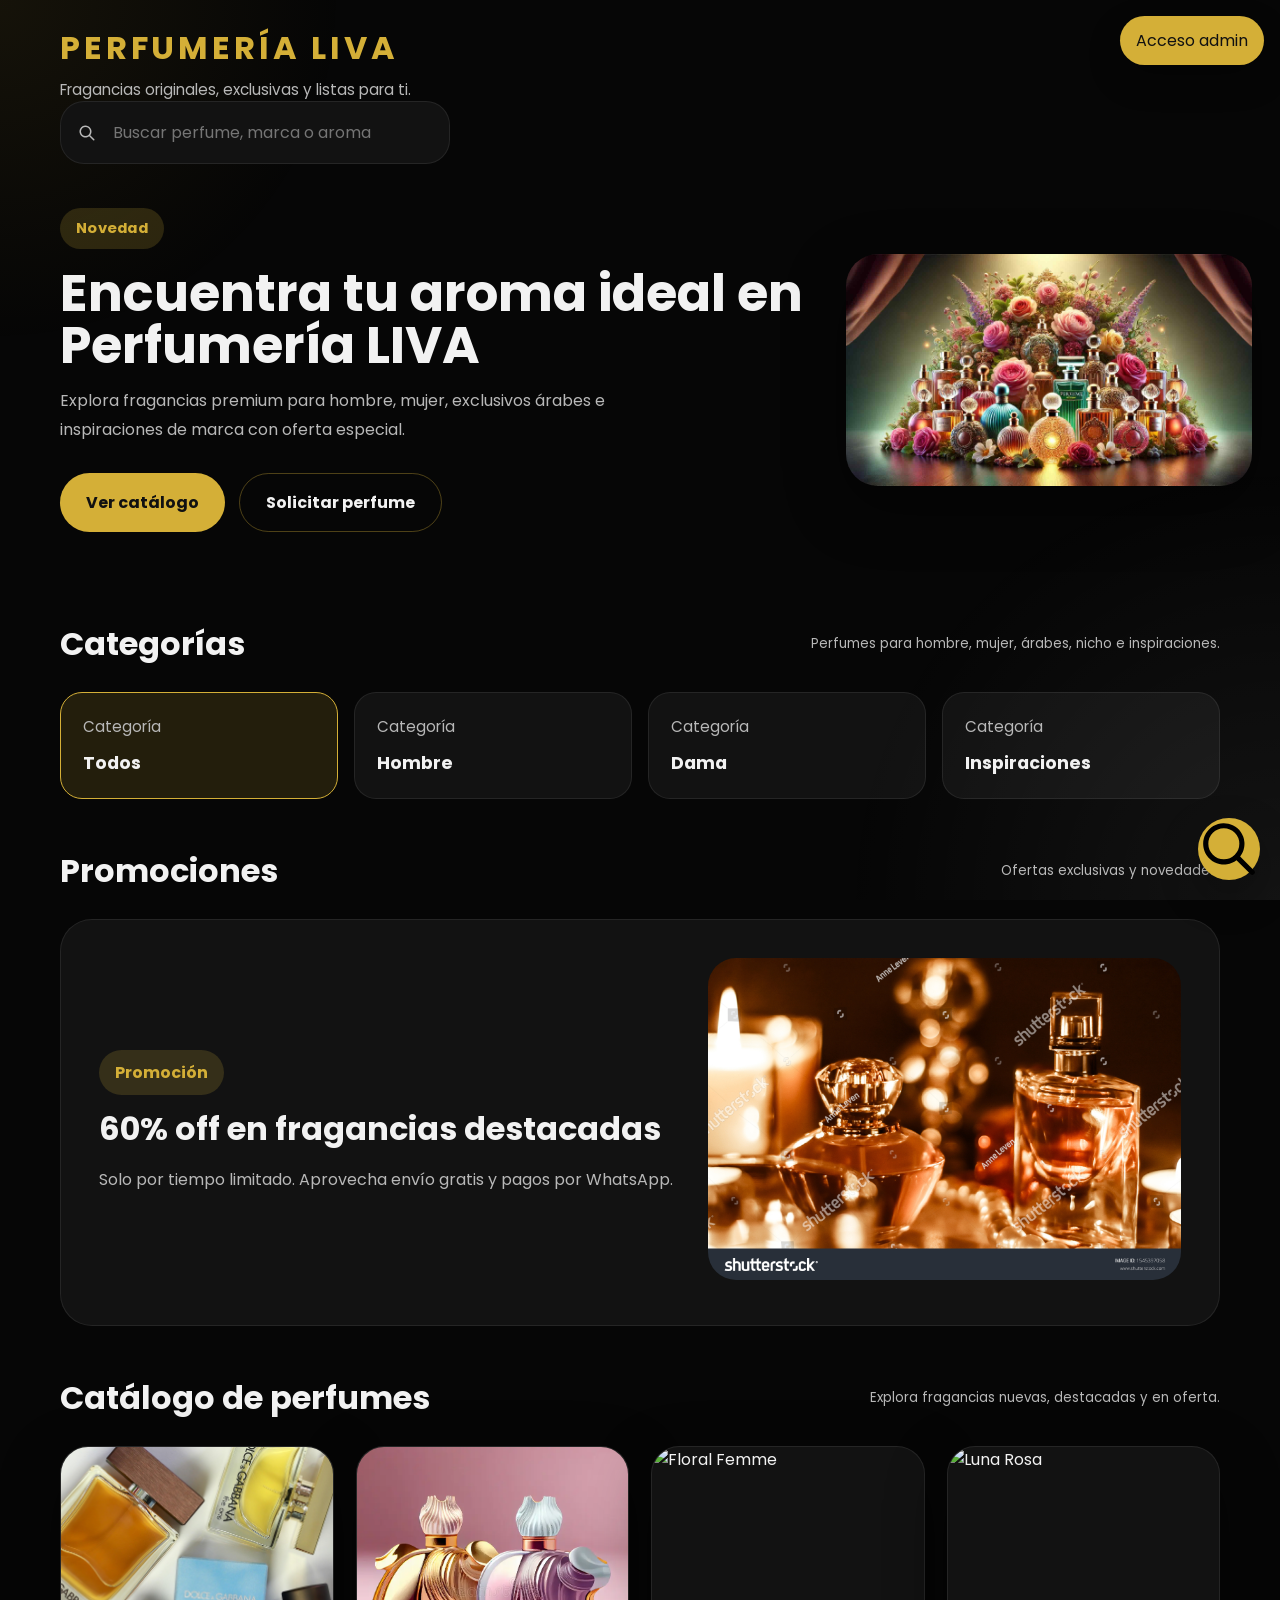
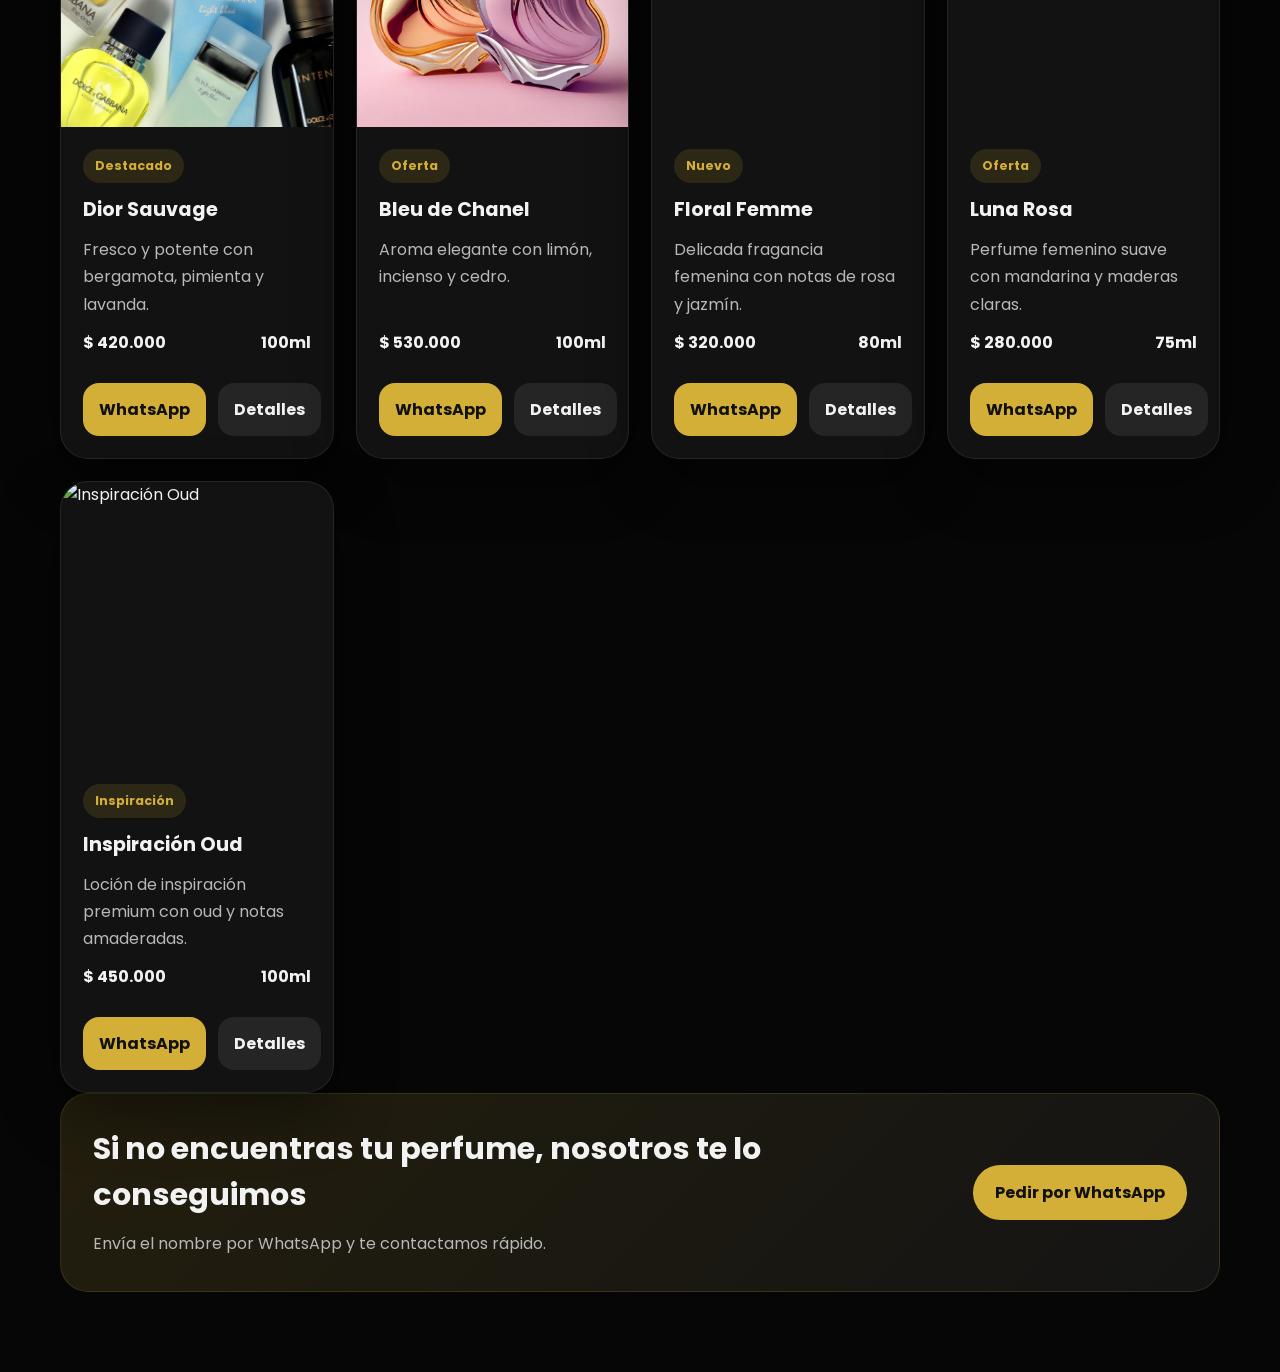
==== commit cbe1e4c3: "Agrego panel admin, categorias hombre mujer y estructura de perfumes" ====
--- a/index.html
+++ b/index.html
@@ -1,247 +1,44 @@
 <!DOCTYPE html>
 <html lang="es">
-
 <head>
-
-<meta charset="UTF-8">
-<meta name="viewport" content="width=device-width, initial-scale=1.0">
-
-<title>Perfumería LIVA</title>
-
-<link rel="stylesheet" href="estilos.css">
-
-<link rel="preconnect" href="https://fonts.googleapis.com">
-
-<link href="https://fonts.googleapis.com/css2?family=Poppins:wght@300;500;700&display=swap" rel="stylesheet">
-
+  <meta charset="UTF-8">
+  <meta name="viewport" content="width=device-width, initial-scale=1.0">
+  <title>Perfumería LIVA</title>
+  <link rel="stylesheet" href="css/styles.css">
+  <link rel="preconnect" href="https://fonts.googleapis.com">
+  <link href="https://fonts.googleapis.com/css2?family=Poppins:wght@300;500;700&display=swap" rel="stylesheet">
 </head>
-
 <body>
-
-<header>
-
-<div class="logo">
-
-<h1>PERFUMERÍA LIVA</h1>
-
-<p>Fragancias Originales e Importadas</p>
-
-</div>
-
-<button class="admin-access-btn" onclick="openAdminLogin()">Acceso admin</button>
-
-</header>
-
-<section class="hero">
-  <div class="hero-text">
-    <span>Fragancias premium</span>
-    <h2>Descubre los aromas que enamoran</h2>
-    <p>Explora una selección de perfumes exclusivos, con un diseño atractivo y opciones pensadas para que el cliente quiera interactuar y comprar.</p>
-    <div class="hero-actions">
-      <!-- El botón Ver catálogo ha sido eliminado según la solicitud -->
-    </div>
-  </div>
-  <div class="hero-image">
-    <img src="imagenes/portada.jpg" alt="Perfumería LIVA">
-  </div>
-</section>
-
-<div class="admin-login-overlay" id="adminLoginOverlay">
-  <div class="admin-login-modal">
-    <button class="modal-close" onclick="closeAdminLogin()">×</button>
-    <h3>Acceso administrador</h3>
-    <p>Ingresa la clave para ver el panel y administrar productos.</p>
-    <input type="password" id="adminPassword" placeholder="Clave secreta">
-    <button class="btn btn-primary" onclick="verifyAdmin()">Entrar</button>
-    <p class="admin-login-error" id="adminLoginError"></p>
-  </div>
-</div>
-
-<section class="admin-panel" id="admin-panel">
-  <h2>Sube tus productos y guarda pedidos</h2>
-  <div class="admin-grid">
-    <div class="admin-card">
-      <h3>Agregar producto</h3>
-      <div class="form-group">
-        <label for="productImage">Foto del producto</label>
-        <input type="file" id="productImage" accept="image/*" capture="environment">
-        <small class="image-note">Desde el celular puedes tomar foto al instante.</small>
+  <button class="admin-access-btn" onclick="window.location.href='admin/login.html'">Acceso admin</button>
+  <main>
+    <header class="main-header">
+      <div id="header-content"></div>
+    </header>
+    <section id="bannerSection" class="hero"></section>
+    <section class="section-title">
+      <h2>Categorías</h2>
+      <small>Perfumes para hombre, mujer, árabes, nicho e inspiraciones.</small>
+    </section>
+    <div id="categoriesGrid" class="categories"></div>
+    <section class="section-title">
+      <h2>Promociones</h2>
+      <small>Ofertas exclusivas y novedades.</small>
+    </section>
+    <div id="promoCarousel" class="promo-carousel"></div>
+    <section class="section-title" id="catalogoSection">
+      <h2>Catálogo de perfumes</h2>
+      <small>Explora fragancias nuevas, destacadas y en oferta.</small>
+    </section>
+    <div id="productsGrid" class="products-grid"></div>
+    <section class="cta-card" id="contactSection">
+      <div>
+        <h3>Si no encuentras tu perfume, nosotros te lo conseguimos</h3>
+        <p>Envía el nombre por WhatsApp y te contactamos rápido.</p>
       </div>
-      <div class="image-preview" id="imagePreview"></div>
-      <div class="form-group">
-        <label for="productName">Nombre</label>
-        <input type="text" id="productName" placeholder="Nombre del perfume">
-      </div>
-      <div class="form-group">
-        <label for="productPrice">Precio</label>
-        <input type="number" id="productPrice" placeholder="Precio en pesos">
-      </div>
-      <div class="form-group">
-        <label for="productIngredients">Ingredientes</label>
-        <input type="text" id="productIngredients" placeholder="Ej: rosa, vainilla, cedro">
-      </div>
-      <button class="btn btn-primary" id="addProductButton" onclick="addProduct()">Agregar producto</button>
-      <button class="btn btn-secondary" id="clearImageButton" type="button" onclick="clearSelectedImage()" style="margin-top:12px;">Limpiar imagen</button>
-      <button class="btn btn-secondary" id="cancelEditButton" onclick="cancelEdit()" style="display:none; margin-top:12px;">Cancelar edición</button>
-      <div class="product-preview" id="productPreview"></div>
-    </div>
-    <div class="admin-card">
-      <h3>Registrar pedido</h3>
-      <div class="form-group">
-        <label for="customerName">Nombre del cliente</label>
-        <input type="text" id="customerName" placeholder="Nombre completo">
-      </div>
-      <div class="form-group">
-        <label for="customerPhone">Teléfono</label>
-        <input type="text" id="customerPhone" placeholder="Ej: 3111234567">
-      </div>
-      <div class="form-group">
-        <label for="orderProduct">Producto</label>
-        <select id="orderProduct"></select>
-      </div>
-      <div class="form-group">
-        <label for="customerNote">Nota</label>
-        <input type="text" id="customerNote" placeholder="Detalle adicional o mensaje">
-      </div>
-      <button class="btn btn-primary" onclick="saveOrder()">Guardar pedido</button>
-      <div class="orders-summary">
-        <h4>Pedidos guardados</h4>
-        <div id="ordersList"></div>
-      </div>
-    </div>
-  </div>
-  <div class="admin-products-section">
-    <h3>Productos en el catálogo</h3>
-    <div id="adminProductList" class="admin-product-list"></div>
-  </div>
-</section>
-
-<section class="quienes-somos">
-  <div class="quienes-somos-content">
-    <div>
-      <span>Quiénes somos</span>
-      <h2>Perfumería LIVA: pasión por las fragancias</h2>
-      <p>Somos una tienda enfocada en ofrecer aromas originales y experiencias premium. Cada perfume se selecciona pensando en calidad, estilo y satisfacción del cliente.</p>
-    </div>
-    <div class="quienes-somos-facts">
-      <div class="fact-item">
-        <strong>+5 años</strong>
-        <p>Atendiendo clientes con confianza y seguridad.</p>
-      </div>
-      <div class="fact-item">
-        <strong>100% original</strong>
-        <p>Solo productos auténticos y garantizados.</p>
-      </div>
-      <div class="fact-item">
-        <strong>Entrega rápida</strong>
-        <p>Pedidos listos para enviar en breve.</p>
-      </div>
-    </div>
-  </div>
-</section>
-
-<section class="testimonios">
-  <h2>Comentarios reales de clientes</h2>
-  <div class="testimonios-grid">
-    <article class="testimonial-card">
-      <div class="screenshot-header"><span>Chat</span><span>10:22</span></div>
-      <div class="message received">¡El perfume llegó perfecto! Gracias por la rapidez.</div>
-      <div class="message sent">Nos alegra que te haya encantado.</div>
-    </article>
-    <article class="testimonial-card">
-      <div class="screenshot-header"><span>Chat</span><span>14:08</span></div>
-      <div class="message received">La fragancia es increíble, es justo lo que buscaba.</div>
-      <div class="message sent">Gracias por comprar con nosotros.</div>
-    </article>
-    <article class="testimonial-card">
-      <div class="screenshot-header"><span>Chat</span><span>18:50</span></div>
-      <div class="message received">Muy buena atención y entrega rápida. Recomiendo 100%.</div>
-      <div class="message sent">Un gusto atenderte, que lo disfrutes.</div>
-    </article>
-  </div>
-</section>
-
-<section class="catalogo" id="catalogo">
-  <h2>Catálogo de perfumes</h2>
-  <div class="catalogo-grid"></div>
-</section>
-
-<section class="ingredientes">
-  <h2>Ingredientes destacados</h2>
-  <div class="ingredientes-grid">
-    <div class="ingrediente-card">
-      <h3>Dior Sauvage</h3>
-      <p>Bergamota, pimienta, lavanda, patchouli y ambroxan.</p>
-    </div>
-    <div class="ingrediente-card">
-      <h3>Bleu de Chanel</h3>
-      <p>Limón, incienso, cedro, jengibre y sándalo.</p>
-    </div>
-    <div class="ingrediente-card">
-      <h3>Versace Eros</h3>
-      <p>Menta, manzana verde, vainilla, madera de cedro y pachulí.</p>
-    </div>
-  </div>
-</section>
-
-<section class="como-funciona">
-  <h2>Cómo funciona</h2>
-  <div class="pasos-grid">
-    <div class="paso">
-      <span>1</span>
-      <h3>Elige tu aroma</h3>
-      <p>Selecciona el perfume que más te guste en la galería o catálogo.</p>
-    </div>
-    <div class="paso">
-      <span>2</span>
-      <h3>Presiona comprar</h3>
-      <p>Elije el perfume y sigue el proceso para recibirlo en tu dirección.</p>
-    </div>
-    <div class="paso">
-      <span>3</span>
-      <h3>Recibe y paga</h3>
-      <p>Entrega rápida y pago sencillo, ideal para clientes que quieren una compra segura.</p>
-    </div>
-  </div>
-</section>
-
-<section class="solicitar">
-
-<h2>¿No encuentras tu perfume?</h2>
-
-<p>Nosotros lo conseguimos.</p>
-
-<input
-type="text"
-placeholder="Escribe el nombre del perfume">
-
-<button onclick="pedirPerfume()">
-
-Solicitar
-
-</button>
-
-</section>
-
-<footer class="footer">
-  <p>¿Listo para descubrir tu próximo perfume?</p>
-  <div class="footer-links">
-    <span>Encuentra olores únicos y disfruta de una experiencia visual atractiva.</span>
-  </div>
-</footer>
-
-<div class="modal-overlay" id="ingredientes-modal">
-  <div class="modal">
-    <button class="modal-close" onclick="closeIngredientesModal()">×</button>
-    <h3 id="modal-perfume-name">Ingredientes</h3>
-    <p>Aquí están los componentes principales de esta fragancia:</p>
-    <ul id="modal-ingredientes-list"></ul>
-    <button class="btn btn-primary" onclick="closeIngredientesModal()">Cerrar</button>
-  </div>
-</div>
-
-<script src="app.js"></script>
-
+      <button class="cta-button" onclick="comprarWhatsApp('un perfume que no encuentro')">Pedir por WhatsApp</button>
+    </section>
+  </main>
+  <div id="whatsappFloat" class="whatsapp-float"></div>
+  <script src="js/app.js"></script>
 </body>
-
 </html>
--- a/css/styles.css
+++ b/css/styles.css
@@ -0,0 +1,91 @@
+/* Styles principales de Perfumería LIVA */
+:root{
+  --bg:#060606;
+  --surface:#121212;
+  --surface-soft:#1b1b1b;
+  --text:#f2f2f2;
+  --muted:#b8b8b8;
+  --gold:#d4af37;
+  --gold-soft:rgba(212,175,55,.18);
+  --border:rgba(255,255,255,.08);
+  --shadow:0 20px 60px rgba(0,0,0,.45);
+  font-family:'Poppins',sans-serif;
+}
+
+*{box-sizing:border-box;}
+html{scroll-behavior:smooth;}
+body{margin:0;background:var(--bg);color:var(--text);min-height:100vh;}
+a{text-decoration:none;color:inherit;}
+button,input,select,textarea{font:inherit;}
+
+body::before{content:'';position:fixed;inset:0;background:radial-gradient(circle at top left, rgba(212,175,55,.08), transparent 22%),radial-gradient(circle at bottom right, rgba(255,255,255,.06), transparent 28%);pointer-events:none;}
+
+main{width:min(1200px,100%);margin:0 auto;padding:0 20px 80px;}
+
+header.main-header{display:flex;justify-content:space-between;align-items:center;padding:24px 0;position:relative;}
+header.main-header .logo{display:flex;flex-direction:column;gap:6px;}
+header.main-header .logo h1{font-size:2rem;letter-spacing:.12em;text-transform:uppercase;color:var(--gold);margin:0;}
+header.main-header .logo p{margin:0;color:var(--muted);font-size:.95rem;}
+
+.search-box{max-width:520px;width:100%;position:relative;}
+.search-box input{width:100%;padding:18px 20px 18px 52px;border-radius:24px;border:1px solid var(--border);background:var(--surface);color:var(--text);}
+.search-box svg{position:absolute;top:50%;left:18px;transform:translateY(-50%);width:18px;height:18px;fill:var(--muted);}
+
+.admin-access-btn{position:fixed;top:16px;right:16px;padding:12px 16px;background:var(--gold);color:#111;border:none;border-radius:999px;cursor:pointer;z-index:50;box-shadow:0 14px 32px rgba(0,0,0,.28);}
+
+.hero{display:grid;grid-template-columns:65% 35%;gap:32px;align-items:center;padding:20px 0 40px;}
+.hero-copy span{display:inline-flex;padding:10px 16px;background:var(--gold-soft);border-radius:999px;color:var(--gold);font-weight:700;font-size:.92rem;letter-spacing:.02em;}
+.hero-copy h2{font-size:3.2rem;line-height:1.02;margin:18px 0 16px;}
+.hero-copy p{max-width:620px;line-height:1.8;color:var(--muted);margin-bottom:28px;}
+.hero-copy .hero-buttons{display:flex;flex-wrap:wrap;gap:14px;}
+.hero-copy .btn{display:inline-flex;align-items:center;gap:10px;justify-content:center;padding:16px 26px;border-radius:999px;border:none;cursor:pointer;font-weight:700;transition:.25s;}
+.hero-copy .btn.primary{background:var(--gold);color:#111;}
+.hero-copy .btn.outline{background:transparent;color:var(--text);border:1px solid rgba(212,175,55,.35);}
+.hero-visual{display:flex;align-items:center;justify-content:center;}
+.hero-visual img{width:100%;border-radius:32px;box-shadow:var(--shadow);}
+
+.section-title{display:flex;align-items:center;justify-content:space-between;margin:48px 0 24px;gap:20px;}
+.section-title h2{font-size:2rem;margin:0;}
+.section-title small{color:var(--muted);}
+
+.categories{display:grid;grid-template-columns:repeat(auto-fit,minmax(140px,1fr));gap:16px;}
+.category-card{padding:22px;border-radius:22px;background:var(--surface);border:1px solid var(--border);cursor:pointer;transition:.25s;display:flex;flex-direction:column;align-items:flex-start;gap:12px;}
+.category-card:hover{transform:translateY(-4px);border-color:var(--gold);}
+.category-card.active{border-color:var(--gold);background:rgba(212,175,55,.14);}
+.category-card span{font-size:.95rem;color:var(--muted);}
+.category-card h3{margin:0;font-size:1.1rem;}
+
+.products-grid{display:grid;grid-template-columns:repeat(auto-fit,minmax(240px,1fr));gap:22px;}
+.product-card{background:var(--surface);border:1px solid var(--border);border-radius:28px;overflow:hidden;box-shadow:var(--shadow);display:flex;flex-direction:column;}
+.product-card img{width:100%;height:280px;object-fit:cover;}
+.product-card .product-body{padding:22px;display:flex;flex-direction:column;gap:12px;flex:1;}
+.product-card .badges{display:flex;flex-wrap:wrap;gap:10px;}
+.badge{padding:8px 12px;border-radius:999px;font-size:.78rem;font-weight:700;background:rgba(212,175,55,.14);color:var(--gold);}
+.product-card h3{margin:0;font-size:1.2rem;}
+.product-card p{margin:0;color:var(--muted);line-height:1.7;flex:1;}
+.product-card .meta{display:flex;justify-content:space-between;align-items:center;gap:12px;font-weight:700;font-size:1rem;}
+.product-card .actions{display:grid;grid-template-columns:1fr 1fr;gap:12px;margin-top:16px;}
+.product-card button{padding:14px 16px;border-radius:16px;border:none;font-weight:700;cursor:pointer;transition:.22s;}
+.product-card button.whatsapp{background:var(--gold);color:#111;}
+.product-card button.details{background:rgba(255,255,255,.08);color:var(--text);}
+
+.promo-carousel{position:relative;overflow:hidden;border-radius:32px;border:1px solid var(--border);background:var(--surface);}
+.promo-slide{display:grid;grid-template-columns:1.1fr .9fr;gap:30px;align-items:center;padding:38px;}
+.promo-info span{display:inline-block;padding:10px 16px;border-radius:999px;background:var(--gold-soft);color:var(--gold);font-weight:700;margin-bottom:18px;}
+.promo-info h3{margin:0;font-size:2rem;line-height:1.02;}
+.promo-info p{margin:20px 0 0;color:var(--muted);line-height:1.8;}
+.promo-media img{width:100%;border-radius:28px;}
+
+.cta-card{background:linear-gradient(135deg,rgba(212,175,55,.14),rgba(255,255,255,.06));border:1px solid rgba(212,175,55,.16);border-radius:28px;padding:32px;display:grid;grid-template-columns:1fr auto;align-items:center;gap:20px;}
+.cta-card h3{margin:0;font-size:1.9rem;}
+.cta-card p{margin:12px 0 0;color:var(--muted);line-height:1.8;}
+.cta-card .cta-button{display:inline-flex;align-items:center;gap:10px;padding:15px 22px;border-radius:999px;background:var(--gold);color:#111;font-weight:700;border:none;cursor:pointer;}
+
+.whatsapp-float{position:fixed;bottom:20px;right:20px;z-index:40;}
+.whatsapp-float a{display:flex;align-items:center;justify-content:center;width:62px;height:62px;border-radius:50%;background:var(--gold);color:#111;box-shadow:0 16px 40px rgba(0,0,0,.28);}
+
+.footer{padding:36px 0 18px;border-top:1px solid rgba(255,255,255,.08);display:flex;justify-content:space-between;gap:20px;flex-wrap:wrap;color:var(--muted);}
+.footer small{display:block;}
+
+@media(max-width:1024px){.hero{grid-template-columns:1fr;}.promo-slide{grid-template-columns:1fr;}.hero-copy h2{font-size:2.4rem;}}
+@media(max-width:768px){main{padding:0 16px 80px;}header.main-header{flex-direction:column;align-items:flex-start;gap:18px;} .hero-copy h2{font-size:2.1rem;} .products-grid{grid-template-columns:1fr;} .admin-access-btn{top:12px;right:12px;padding:10px 14px;}}
